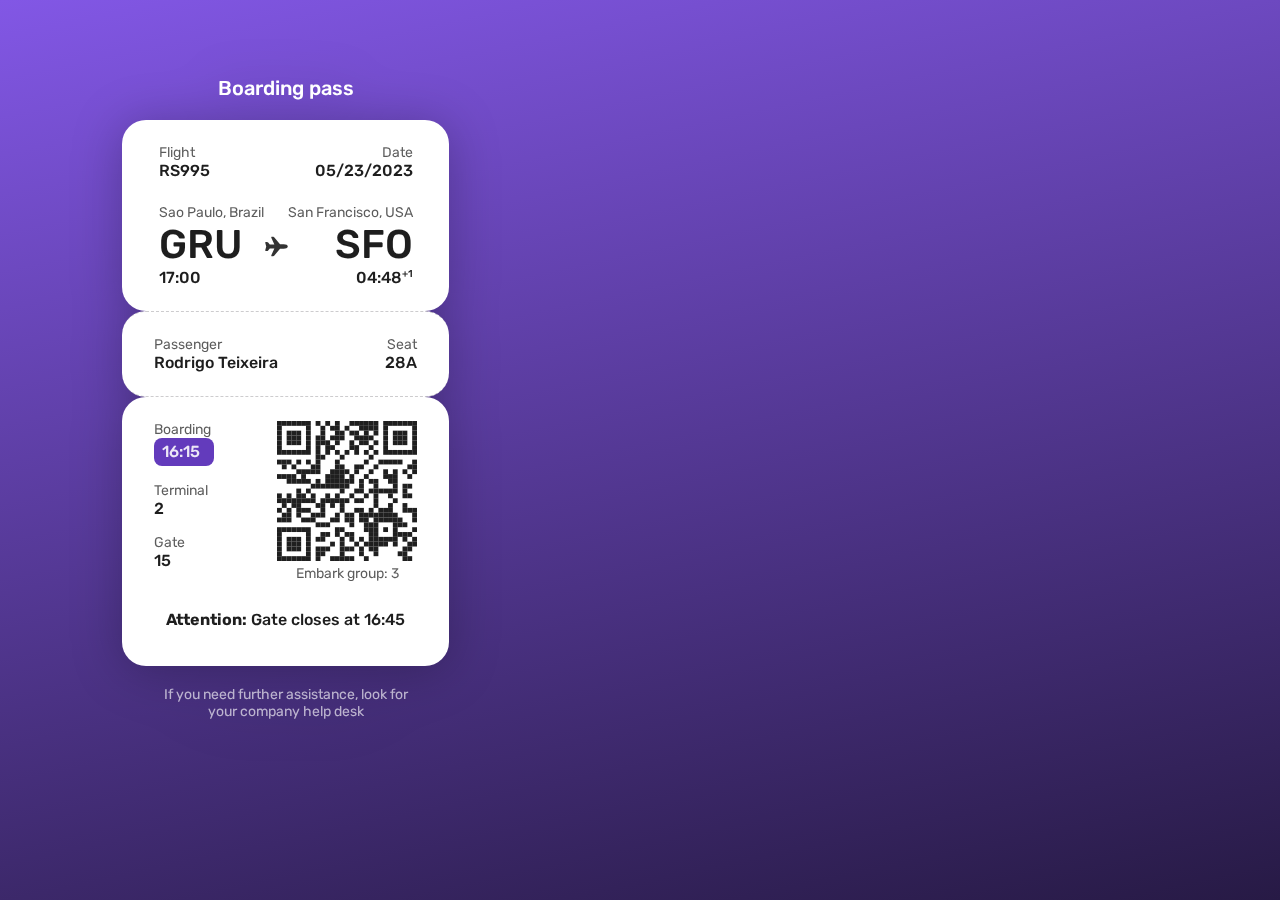
==== #6/index.html @ de4c0676 "Model 1" ====
<!DOCTYPE html>
<html lang="en">

<head>
    <meta charset="UTF-8">
    <meta http-equiv="X-UA-Compatible" content="IE=edge">
    <meta name="viewport" content="width=device-width, initial-scale=1.0">
    <link rel="stylesheet" href="style.css">
    <link rel="preconnect" href="https://fonts.googleapis.com">
    <link rel="preconnect" href="https://fonts.gstatic.com" crossorigin>
    <link href="https://fonts.googleapis.com/css2?family=Rubik:wght@400;500&display=swap" rel="stylesheet">
    <title>Cartão de embarque</title>
</head>

<body>
    <div class="card">
        <h1 class="title">Boarding pass</h1>
        <div class="card-common upper">
            <div class="upper-content">
                <div class="flight-number-date">
                    <div class="main-info-upper">
                        <p class="font-normal">Flight</p>
                        <p class="font-normal">Date</p>
                    </div>
                    <div class="main-info-upper">
                        <p class="font-medium">RS995</p>
                        <p class="font-medium">05/23/2023</p>
                    </div>
                </div>

                <div class="flight-from-to-grid">
                    <div class="flight-info-from">
                        <p class="font-normal">Sao Paulo, Brazil</p>
                        <p class="font-medium airport-code">GRU</p>
                        <p class="font-medium">17:00</p>
                    </div>
                    <div class="plane-icon">
                        <svg width="25" height="25" viewBox="0 0 25 25" fill="none" xmlns="http://www.w3.org/2000/svg">
                            <path
                                d="M9.24782 22.25H8.00001C7.87463 22.25 7.75126 22.2185 7.64118 22.1585C7.53111 22.0984 7.43783 22.0118 7.3699 21.9064C7.30196 21.801 7.26153 21.6803 7.25229 21.5552C7.24306 21.4302 7.26532 21.3048 7.31704 21.1906L10.3386 14.5227L5.80157 14.4219L4.14688 16.4267C3.83141 16.8233 3.57969 17 2.93751 17H2.09751C1.96451 17.0043 1.83244 16.9764 1.71249 16.9188C1.59254 16.8612 1.48825 16.7755 1.40844 16.6691C1.29688 16.5186 1.18719 16.2636 1.29407 15.8998L2.22313 12.5717C2.23016 12.5469 2.2386 12.522 2.24798 12.4977C2.24844 12.4953 2.24844 12.4929 2.24798 12.4906C2.23829 12.4663 2.23 12.4414 2.22313 12.4161L1.29313 9.06687C1.19235 8.71016 1.30251 8.46078 1.41313 8.31406C1.48742 8.21549 1.58379 8.13573 1.69451 8.08118C1.80524 8.02664 1.92721 7.99883 2.05063 8H2.93751C3.41704 8 3.88251 8.21516 4.15626 8.5625L5.77673 10.5336L10.3386 10.4661L7.31798 3.80984C7.26618 3.69568 7.24384 3.57036 7.25298 3.44533C7.26211 3.3203 7.30245 3.19956 7.37029 3.09414C7.43813 2.98872 7.53131 2.90198 7.64132 2.84186C7.75132 2.78175 7.87464 2.75016 8.00001 2.75H9.26141C9.43739 2.75354 9.61032 2.79667 9.76734 2.8762C9.92437 2.95572 10.0615 3.0696 10.1684 3.20937L16.0302 10.3344L18.7381 10.2631C18.9364 10.2523 19.4858 10.2486 19.6128 10.2486C22.2031 10.25 23.75 11.0909 23.75 12.5C23.75 12.9434 23.5728 13.7656 22.3874 14.2887C21.6875 14.5981 20.7538 14.7547 19.6119 14.7547C19.4863 14.7547 18.9383 14.7509 18.7372 14.7402L16.0297 14.668L10.1534 21.793C10.0464 21.9321 9.9094 22.0454 9.75265 22.1246C9.59589 22.2037 9.42337 22.2465 9.24782 22.25Z"
                                fill="black" fill-opacity="0.8" />
                        </svg>
                    </div>
                    <div class="flight-info-to">
                        <p class="font-normal">San Francisco, USA</p>
                        <p class="font-medium airport-code">SFO</p>
                        <p class="font-medium">04:48<span class="upper-index">+1</span></p>
                    </div>
                </div>
            </div>
        </div>
        <div class="card-common middle">
            <div class="middle-content">
                <div class="main-info">
                    <p class="font-normal">Passenger</p>
                    <p class="font-medium">Rodrigo Teixeira</p>
                </div>
                <div class="misc">
                    <p class="font-normal">Seat</p>
                    <p class="font-medium">28A</p>
                </div>
            </div>
        </div>
        <div class="card-common lower">
            <div class="lower-content">
                <div class="departure-main">
                    <div class="departure-info">
                        <div class="lower-container-left">
                            <p class="font-normal">Boarding</p>
                            <div class="rounded-time">
                                <p class="font-medium hour-content">16:15</p> 
                            </div>
                        </div>
                        <div class="lower-container-left">
                            <p class="font-normal">Terminal</p> 
                            <p class="font-medium">2</p>
                        </div>
                        
                        <div class="lower-container-left">
                            <p class="font-normal">Gate</p> 
                            <p class="font-medium">15</p>
                        </div>
                    </div>
                    <div class="qr-code">
                        <svg width="140" height="140" viewBox="0 0 140 140" fill="none"
                            xmlns="http://www.w3.org/2000/svg">
                            <path d="M4.82753 9.15527e-05H-6.10352e-05V4.82768H4.82753V9.15527e-05Z" fill="black"
                                fill-opacity="0.88" />
                            <path d="M9.65511 9.15527e-05H4.82753V4.82768H9.65511V9.15527e-05Z" fill="black"
                                fill-opacity="0.88" />
                            <path d="M14.4827 9.15527e-05H9.65511V4.82768H14.4827V9.15527e-05Z" fill="black"
                                fill-opacity="0.88" />
                            <path d="M19.3103 9.15527e-05H14.4827V4.82768H19.3103V9.15527e-05Z" fill="black"
                                fill-opacity="0.88" />
                            <path d="M24.1379 9.15527e-05H19.3103V4.82768H24.1379V9.15527e-05Z" fill="black"
                                fill-opacity="0.88" />
                            <path d="M28.9655 9.15527e-05H24.1379V4.82768H28.9655V9.15527e-05Z" fill="black"
                                fill-opacity="0.88" />
                            <path d="M33.793 9.15527e-05H28.9655V4.82768H33.793V9.15527e-05Z" fill="black"
                                fill-opacity="0.88" />
                            <path d="M43.4482 9.15527e-05H38.6206V4.82768H43.4482V9.15527e-05Z" fill="black"
                                fill-opacity="0.88" />
                            <path d="M53.1034 9.15527e-05H48.2758V4.82768H53.1034V9.15527e-05Z" fill="black"
                                fill-opacity="0.88" />
                            <path d="M62.7586 9.15527e-05H57.931V4.82768H62.7586V9.15527e-05Z" fill="black"
                                fill-opacity="0.88" />
                            <path d="M77.2413 9.15527e-05H72.4137V4.82768H77.2413V9.15527e-05Z" fill="black"
                                fill-opacity="0.88" />
                            <path d="M82.0689 9.15527e-05H77.2413V4.82768H82.0689V9.15527e-05Z" fill="black"
                                fill-opacity="0.88" />
                            <path d="M86.8965 9.15527e-05H82.0689V4.82768H86.8965V9.15527e-05Z" fill="black"
                                fill-opacity="0.88" />
                            <path d="M91.7241 9.15527e-05H86.8965V4.82768H91.7241V9.15527e-05Z" fill="black"
                                fill-opacity="0.88" />
                            <path d="M96.5517 9.15527e-05H91.7241V4.82768H96.5517V9.15527e-05Z" fill="black"
                                fill-opacity="0.88" />
                            <path d="M101.379 9.15527e-05H96.5517V4.82768H101.379V9.15527e-05Z" fill="black"
                                fill-opacity="0.88" />
                            <path d="M111.034 9.15527e-05H106.207V4.82768H111.034V9.15527e-05Z" fill="black"
                                fill-opacity="0.88" />
                            <path d="M115.862 9.15527e-05H111.034V4.82768H115.862V9.15527e-05Z" fill="black"
                                fill-opacity="0.88" />
                            <path d="M120.69 9.15527e-05H115.862V4.82768H120.69V9.15527e-05Z" fill="black"
                                fill-opacity="0.88" />
                            <path d="M125.517 9.15527e-05H120.69V4.82768H125.517V9.15527e-05Z" fill="black"
                                fill-opacity="0.88" />
                            <path d="M130.345 9.15527e-05H125.517V4.82768H130.345V9.15527e-05Z" fill="black"
                                fill-opacity="0.88" />
                            <path d="M135.172 9.15527e-05H130.345V4.82768H135.172V9.15527e-05Z" fill="black"
                                fill-opacity="0.88" />
                            <path d="M140 9.15527e-05H135.172V4.82768H140V9.15527e-05Z" fill="black"
                                fill-opacity="0.88" />
                            <path d="M4.82753 4.82768H-6.10352e-05V9.65526H4.82753V4.82768Z" fill="black"
                                fill-opacity="0.88" />
                            <path d="M33.793 4.82768H28.9655V9.65526H33.793V4.82768Z" fill="black"
                                fill-opacity="0.88" />
                            <path d="M48.2758 4.82768H43.4482V9.65526H48.2758V4.82768Z" fill="black"
                                fill-opacity="0.88" />
                            <path d="M57.931 4.82768H53.1034V9.65526H57.931V4.82768Z" fill="black"
                                fill-opacity="0.88" />
                            <path d="M62.7586 4.82768H57.931V9.65526H62.7586V4.82768Z" fill="black"
                                fill-opacity="0.88" />
                            <path d="M72.4137 4.82768H67.5861V9.65526H72.4137V4.82768Z" fill="black"
                                fill-opacity="0.88" />
                            <path d="M86.8965 4.82768H82.0689V9.65526H86.8965V4.82768Z" fill="black"
                                fill-opacity="0.88" />
                            <path d="M91.7241 4.82768H86.8965V9.65526H91.7241V4.82768Z" fill="black"
                                fill-opacity="0.88" />
                            <path d="M96.5517 4.82768H91.7241V9.65526H96.5517V4.82768Z" fill="black"
                                fill-opacity="0.88" />
                            <path d="M101.379 4.82768H96.5517V9.65526H101.379V4.82768Z" fill="black"
                                fill-opacity="0.88" />
                            <path d="M111.034 4.82768H106.207V9.65526H111.034V4.82768Z" fill="black"
                                fill-opacity="0.88" />
                            <path d="M140 4.82768H135.172V9.65526H140V4.82768Z" fill="black" fill-opacity="0.88" />
                            <path d="M4.82753 9.65526H-6.10352e-05V14.4829H4.82753V9.65526Z" fill="black"
                                fill-opacity="0.88" />
                            <path d="M14.4827 9.65526H9.65511V14.4829H14.4827V9.65526Z" fill="black"
                                fill-opacity="0.88" />
                            <path d="M19.3103 9.65526H14.4827V14.4829H19.3103V9.65526Z" fill="black"
                                fill-opacity="0.88" />
                            <path d="M24.1379 9.65526H19.3103V14.4829H24.1379V9.65526Z" fill="black"
                                fill-opacity="0.88" />
                            <path d="M33.793 9.65526H28.9655V14.4829H33.793V9.65526Z" fill="black"
                                fill-opacity="0.88" />
                            <path d="M48.2758 9.65526H43.4482V14.4829H48.2758V9.65526Z" fill="black"
                                fill-opacity="0.88" />
                            <path d="M62.7586 9.65526H57.931V14.4829H62.7586V9.65526Z" fill="black"
                                fill-opacity="0.88" />
                            <path d="M67.5861 9.65526H62.7586V14.4829H67.5861V9.65526Z" fill="black"
                                fill-opacity="0.88" />
                            <path d="M77.2413 9.65526H72.4137V14.4829H77.2413V9.65526Z" fill="black"
                                fill-opacity="0.88" />
                            <path d="M82.0689 9.65526H77.2413V14.4829H82.0689V9.65526Z" fill="black"
                                fill-opacity="0.88" />
                            <path d="M91.7241 9.65526H86.8965V14.4829H91.7241V9.65526Z" fill="black"
                                fill-opacity="0.88" />
                            <path d="M101.379 9.65526H96.5517V14.4829H101.379V9.65526Z" fill="black"
                                fill-opacity="0.88" />
                            <path d="M111.034 9.65526H106.207V14.4829H111.034V9.65526Z" fill="black"
                                fill-opacity="0.88" />
                            <path d="M120.69 9.65526H115.862V14.4829H120.69V9.65526Z" fill="black"
                                fill-opacity="0.88" />
                            <path d="M125.517 9.65526H120.69V14.4829H125.517V9.65526Z" fill="black"
                                fill-opacity="0.88" />
                            <path d="M130.345 9.65526H125.517V14.4829H130.345V9.65526Z" fill="black"
                                fill-opacity="0.88" />
                            <path d="M140 9.65526H135.172V14.4829H140V9.65526Z" fill="black" fill-opacity="0.88" />
                            <path d="M4.82753 14.4829H-6.10352e-05V19.3104H4.82753V14.4829Z" fill="black"
                                fill-opacity="0.88" />
                            <path d="M14.4827 14.4829H9.65511V19.3104H14.4827V14.4829Z" fill="black"
                                fill-opacity="0.88" />
                            <path d="M19.3103 14.4829H14.4827V19.3104H19.3103V14.4829Z" fill="black"
                                fill-opacity="0.88" />
                            <path d="M24.1379 14.4829H19.3103V19.3104H24.1379V14.4829Z" fill="black"
                                fill-opacity="0.88" />
                            <path d="M33.793 14.4829H28.9655V19.3104H33.793V14.4829Z" fill="black"
                                fill-opacity="0.88" />
                            <path d="M43.4482 14.4829H38.6206V19.3104H43.4482V14.4829Z" fill="black"
                                fill-opacity="0.88" />
                            <path d="M48.2758 14.4829H43.4482V19.3104H48.2758V14.4829Z" fill="black"
                                fill-opacity="0.88" />
                            <path d="M57.931 14.4829H53.1034V19.3104H57.931V14.4829Z" fill="black"
                                fill-opacity="0.88" />
                            <path d="M62.7586 14.4829H57.931V19.3104H62.7586V14.4829Z" fill="black"
                                fill-opacity="0.88" />
                            <path d="M67.5861 14.4829H62.7586V19.3104H67.5861V14.4829Z" fill="black"
                                fill-opacity="0.88" />
                            <path d="M82.0689 14.4829H77.2413V19.3104H82.0689V14.4829Z" fill="black"
                                fill-opacity="0.88" />
                            <path d="M86.8965 14.4829H82.0689V19.3104H86.8965V14.4829Z" fill="black"
                                fill-opacity="0.88" />
                            <path d="M91.7241 14.4829H86.8965V19.3104H91.7241V14.4829Z" fill="black"
                                fill-opacity="0.88" />
                            <path d="M96.5517 14.4829H91.7241V19.3104H96.5517V14.4829Z" fill="black"
                                fill-opacity="0.88" />
                            <path d="M111.034 14.4829H106.207V19.3104H111.034V14.4829Z" fill="black"
                                fill-opacity="0.88" />
                            <path d="M120.69 14.4829H115.862V19.3104H120.69V14.4829Z" fill="black"
                                fill-opacity="0.88" />
                            <path d="M125.517 14.4829H120.69V19.3104H125.517V14.4829Z" fill="black"
                                fill-opacity="0.88" />
                            <path d="M130.345 14.4829H125.517V19.3104H130.345V14.4829Z" fill="black"
                                fill-opacity="0.88" />
                            <path d="M140 14.4829H135.172V19.3104H140V14.4829Z" fill="black" fill-opacity="0.88" />
                            <path d="M4.82753 19.3104H-6.10352e-05V24.138H4.82753V19.3104Z" fill="black"
                                fill-opacity="0.88" />
                            <path d="M14.4827 19.3104H9.65511V24.138H14.4827V19.3104Z" fill="black"
                                fill-opacity="0.88" />
                            <path d="M19.3103 19.3104H14.4827V24.138H19.3103V19.3104Z" fill="black"
                                fill-opacity="0.88" />
                            <path d="M24.1379 19.3104H19.3103V24.138H24.1379V19.3104Z" fill="black"
                                fill-opacity="0.88" />
                            <path d="M33.793 19.3104H28.9655V24.138H33.793V19.3104Z" fill="black" fill-opacity="0.88" />
                            <path d="M43.4482 19.3104H38.6206V24.138H43.4482V19.3104Z" fill="black"
                                fill-opacity="0.88" />
                            <path d="M48.2758 19.3104H43.4482V24.138H48.2758V19.3104Z" fill="black"
                                fill-opacity="0.88" />
                            <path d="M53.1034 19.3104H48.2758V24.138H53.1034V19.3104Z" fill="black"
                                fill-opacity="0.88" />
                            <path d="M62.7586 19.3104H57.931V24.138H62.7586V19.3104Z" fill="black"
                                fill-opacity="0.88" />
                            <path d="M77.2413 19.3104H72.4137V24.138H77.2413V19.3104Z" fill="black"
                                fill-opacity="0.88" />
                            <path d="M86.8965 19.3104H82.0689V24.138H86.8965V19.3104Z" fill="black"
                                fill-opacity="0.88" />
                            <path d="M91.7241 19.3104H86.8965V24.138H91.7241V19.3104Z" fill="black"
                                fill-opacity="0.88" />
                            <path d="M101.379 19.3104H96.5517V24.138H101.379V19.3104Z" fill="black"
                                fill-opacity="0.88" />
                            <path d="M111.034 19.3104H106.207V24.138H111.034V19.3104Z" fill="black"
                                fill-opacity="0.88" />
                            <path d="M120.69 19.3104H115.862V24.138H120.69V19.3104Z" fill="black" fill-opacity="0.88" />
                            <path d="M125.517 19.3104H120.69V24.138H125.517V19.3104Z" fill="black"
                                fill-opacity="0.88" />
                            <path d="M130.345 19.3104H125.517V24.138H130.345V19.3104Z" fill="black"
                                fill-opacity="0.88" />
                            <path d="M140 19.3104H135.172V24.138H140V19.3104Z" fill="black" fill-opacity="0.88" />
                            <path d="M4.82753 24.138H-6.10352e-05V28.9656H4.82753V24.138Z" fill="black"
                                fill-opacity="0.88" />
                            <path d="M33.793 24.138H28.9655V28.9656H33.793V24.138Z" fill="black" fill-opacity="0.88" />
                            <path d="M43.4482 24.138H38.6206V28.9656H43.4482V24.138Z" fill="black"
                                fill-opacity="0.88" />
                            <path d="M53.1034 24.138H48.2758V28.9656H53.1034V24.138Z" fill="black"
                                fill-opacity="0.88" />
                            <path d="M57.931 24.138H53.1034V28.9656H57.931V24.138Z" fill="black" fill-opacity="0.88" />
                            <path d="M77.2413 24.138H72.4137V28.9656H77.2413V24.138Z" fill="black"
                                fill-opacity="0.88" />
                            <path d="M82.0689 24.138H77.2413V28.9656H82.0689V24.138Z" fill="black"
                                fill-opacity="0.88" />
                            <path d="M96.5517 24.138H91.7241V28.9656H96.5517V24.138Z" fill="black"
                                fill-opacity="0.88" />
                            <path d="M111.034 24.138H106.207V28.9656H111.034V24.138Z" fill="black"
                                fill-opacity="0.88" />
                            <path d="M140 24.138H135.172V28.9656H140V24.138Z" fill="black" fill-opacity="0.88" />
                            <path d="M4.82753 28.9656H-6.10352e-05V33.7932H4.82753V28.9656Z" fill="black"
                                fill-opacity="0.88" />
                            <path d="M9.65511 28.9656H4.82753V33.7932H9.65511V28.9656Z" fill="black"
                                fill-opacity="0.88" />
                            <path d="M14.4827 28.9656H9.65511V33.7932H14.4827V28.9656Z" fill="black"
                                fill-opacity="0.88" />
                            <path d="M19.3103 28.9656H14.4827V33.7932H19.3103V28.9656Z" fill="black"
                                fill-opacity="0.88" />
                            <path d="M24.1379 28.9656H19.3103V33.7932H24.1379V28.9656Z" fill="black"
                                fill-opacity="0.88" />
                            <path d="M28.9655 28.9656H24.1379V33.7932H28.9655V28.9656Z" fill="black"
                                fill-opacity="0.88" />
                            <path d="M33.793 28.9656H28.9655V33.7932H33.793V28.9656Z" fill="black"
                                fill-opacity="0.88" />
                            <path d="M43.4482 28.9656H38.6206V33.7932H43.4482V28.9656Z" fill="black"
                                fill-opacity="0.88" />
                            <path d="M53.1034 28.9656H48.2758V33.7932H53.1034V28.9656Z" fill="black"
                                fill-opacity="0.88" />
                            <path d="M62.7586 28.9656H57.931V33.7932H62.7586V28.9656Z" fill="black"
                                fill-opacity="0.88" />
                            <path d="M72.4137 28.9656H67.5861V33.7932H72.4137V28.9656Z" fill="black"
                                fill-opacity="0.88" />
                            <path d="M82.0689 28.9656H77.2413V33.7932H82.0689V28.9656Z" fill="black"
                                fill-opacity="0.88" />
                            <path d="M91.7241 28.9656H86.8965V33.7932H91.7241V28.9656Z" fill="black"
                                fill-opacity="0.88" />
                            <path d="M101.379 28.9656H96.5517V33.7932H101.379V28.9656Z" fill="black"
                                fill-opacity="0.88" />
                            <path d="M111.034 28.9656H106.207V33.7932H111.034V28.9656Z" fill="black"
                                fill-opacity="0.88" />
                            <path d="M115.862 28.9656H111.034V33.7932H115.862V28.9656Z" fill="black"
                                fill-opacity="0.88" />
                            <path d="M120.69 28.9656H115.862V33.7932H120.69V28.9656Z" fill="black"
                                fill-opacity="0.88" />
                            <path d="M125.517 28.9656H120.69V33.7932H125.517V28.9656Z" fill="black"
                                fill-opacity="0.88" />
                            <path d="M130.345 28.9656H125.517V33.7932H130.345V28.9656Z" fill="black"
                                fill-opacity="0.88" />
                            <path d="M135.172 28.9656H130.345V33.7932H135.172V28.9656Z" fill="black"
                                fill-opacity="0.88" />
                            <path d="M140 28.9656H135.172V33.7932H140V28.9656Z" fill="black" fill-opacity="0.88" />
                            <path d="M43.4482 33.7932H38.6206V38.6208H43.4482V33.7932Z" fill="black"
                                fill-opacity="0.88" />
                            <path d="M48.2758 33.7932H43.4482V38.6208H48.2758V33.7932Z" fill="black"
                                fill-opacity="0.88" />
                            <path d="M67.5861 33.7932H62.7586V38.6208H67.5861V33.7932Z" fill="black"
                                fill-opacity="0.88" />
                            <path d="M96.5517 33.7932H91.7241V38.6208H96.5517V33.7932Z" fill="black"
                                fill-opacity="0.88" />
                            <path d="M4.82753 38.6208H-6.10352e-05V43.4484H4.82753V38.6208Z" fill="black"
                                fill-opacity="0.88" />
                            <path d="M9.65511 38.6208H4.82753V43.4484H9.65511V38.6208Z" fill="black"
                                fill-opacity="0.88" />
                            <path d="M14.4827 38.6208H9.65511V43.4484H14.4827V38.6208Z" fill="black"
                                fill-opacity="0.88" />
                            <path d="M24.1379 38.6208H19.3103V43.4484H24.1379V38.6208Z" fill="black"
                                fill-opacity="0.88" />
                            <path d="M33.793 38.6208H28.9655V43.4484H33.793V38.6208Z" fill="black"
                                fill-opacity="0.88" />
                            <path d="M43.4482 38.6208H38.6206V43.4484H43.4482V38.6208Z" fill="black"
                                fill-opacity="0.88" />
                            <path d="M62.7586 38.6208H57.931V43.4484H62.7586V38.6208Z" fill="black"
                                fill-opacity="0.88" />
                            <path d="M91.7241 38.6208H86.8965V43.4484H91.7241V38.6208Z" fill="black"
                                fill-opacity="0.88" />
                            <path d="M106.207 38.6208H101.379V43.4484H106.207V38.6208Z" fill="black"
                                fill-opacity="0.88" />
                            <path d="M111.034 38.6208H106.207V43.4484H111.034V38.6208Z" fill="black"
                                fill-opacity="0.88" />
                            <path d="M115.862 38.6208H111.034V43.4484H115.862V38.6208Z" fill="black"
                                fill-opacity="0.88" />
                            <path d="M120.69 38.6208H115.862V43.4484H120.69V38.6208Z" fill="black"
                                fill-opacity="0.88" />
                            <path d="M125.517 38.6208H120.69V43.4484H125.517V38.6208Z" fill="black"
                                fill-opacity="0.88" />
                            <path d="M140 38.6208H135.172V43.4484H140V38.6208Z" fill="black" fill-opacity="0.88" />
                            <path d="M9.65511 43.4484H4.82753V48.276H9.65511V43.4484Z" fill="black"
                                fill-opacity="0.88" />
                            <path d="M19.3103 43.4484H14.4827V48.276H19.3103V43.4484Z" fill="black"
                                fill-opacity="0.88" />
                            <path d="M38.6206 43.4484H33.793V48.276H38.6206V43.4484Z" fill="black"
                                fill-opacity="0.88" />
                            <path d="M43.4482 43.4484H38.6206V48.276H43.4482V43.4484Z" fill="black"
                                fill-opacity="0.88" />
                            <path d="M62.7586 43.4484H57.931V48.276H62.7586V43.4484Z" fill="black"
                                fill-opacity="0.88" />
                            <path d="M67.5861 43.4484H62.7586V48.276H67.5861V43.4484Z" fill="black"
                                fill-opacity="0.88" />
                            <path d="M82.0689 43.4484H77.2413V48.276H82.0689V43.4484Z" fill="black"
                                fill-opacity="0.88" />
                            <path d="M86.8965 43.4484H82.0689V48.276H86.8965V43.4484Z" fill="black"
                                fill-opacity="0.88" />
                            <path d="M101.379 43.4484H96.5517V48.276H101.379V43.4484Z" fill="black"
                                fill-opacity="0.88" />
                            <path d="M135.172 43.4484H130.345V48.276H135.172V43.4484Z" fill="black"
                                fill-opacity="0.88" />
                            <path d="M140 43.4484H135.172V48.276H140V43.4484Z" fill="black" fill-opacity="0.88" />
                            <path d="M24.1379 48.276H19.3103V53.1035H24.1379V48.276Z" fill="black"
                                fill-opacity="0.88" />
                            <path d="M28.9655 48.276H24.1379V53.1035H28.9655V48.276Z" fill="black"
                                fill-opacity="0.88" />
                            <path d="M33.793 48.276H28.9655V53.1035H33.793V48.276Z" fill="black" fill-opacity="0.88" />
                            <path d="M38.6206 48.276H33.793V53.1035H38.6206V48.276Z" fill="black" fill-opacity="0.88" />
                            <path d="M43.4482 48.276H38.6206V53.1035H43.4482V48.276Z" fill="black"
                                fill-opacity="0.88" />
                            <path d="M57.931 48.276H53.1034V53.1035H57.931V48.276Z" fill="black" fill-opacity="0.88" />
                            <path d="M62.7586 48.276H57.931V53.1035H62.7586V48.276Z" fill="black" fill-opacity="0.88" />
                            <path d="M67.5861 48.276H62.7586V53.1035H67.5861V48.276Z" fill="black"
                                fill-opacity="0.88" />
                            <path d="M72.4137 48.276H67.5861V53.1035H72.4137V48.276Z" fill="black"
                                fill-opacity="0.88" />
                            <path d="M82.0689 48.276H77.2413V53.1035H82.0689V48.276Z" fill="black"
                                fill-opacity="0.88" />
                            <path d="M96.5517 48.276H91.7241V53.1035H96.5517V48.276Z" fill="black"
                                fill-opacity="0.88" />
                            <path d="M111.034 48.276H106.207V53.1035H111.034V48.276Z" fill="black"
                                fill-opacity="0.88" />
                            <path d="M120.69 48.276H115.862V53.1035H120.69V48.276Z" fill="black" fill-opacity="0.88" />
                            <path d="M130.345 48.276H125.517V53.1035H130.345V48.276Z" fill="black"
                                fill-opacity="0.88" />
                            <path d="M140 48.276H135.172V53.1035H140V48.276Z" fill="black" fill-opacity="0.88" />
                            <path d="M4.82753 53.1035H-6.10352e-05V57.9311H4.82753V53.1035Z" fill="black"
                                fill-opacity="0.88" />
                            <path d="M9.65511 53.1035H4.82753V57.9311H9.65511V53.1035Z" fill="black"
                                fill-opacity="0.88" />
                            <path d="M14.4827 53.1035H9.65511V57.9311H14.4827V53.1035Z" fill="black"
                                fill-opacity="0.88" />
                            <path d="M19.3103 53.1035H14.4827V57.9311H19.3103V53.1035Z" fill="black"
                                fill-opacity="0.88" />
                            <path d="M28.9655 53.1035H24.1379V57.9311H28.9655V53.1035Z" fill="black"
                                fill-opacity="0.88" />
                            <path d="M53.1034 53.1035H48.2758V57.9311H53.1034V53.1035Z" fill="black"
                                fill-opacity="0.88" />
                            <path d="M57.931 53.1035H53.1034V57.9311H57.931V53.1035Z" fill="black"
                                fill-opacity="0.88" />
                            <path d="M62.7586 53.1035H57.931V57.9311H62.7586V53.1035Z" fill="black"
                                fill-opacity="0.88" />
                            <path d="M67.5861 53.1035H62.7586V57.9311H67.5861V53.1035Z" fill="black"
                                fill-opacity="0.88" />
                            <path d="M77.2413 53.1035H72.4137V57.9311H77.2413V53.1035Z" fill="black"
                                fill-opacity="0.88" />
                            <path d="M91.7241 53.1035H86.8965V57.9311H91.7241V53.1035Z" fill="black"
                                fill-opacity="0.88" />
                            <path d="M111.034 53.1035H106.207V57.9311H111.034V53.1035Z" fill="black"
                                fill-opacity="0.88" />
                            <path d="M115.862 53.1035H111.034V57.9311H115.862V53.1035Z" fill="black"
                                fill-opacity="0.88" />
                            <path d="M120.69 53.1035H115.862V57.9311H120.69V53.1035Z" fill="black"
                                fill-opacity="0.88" />
                            <path d="M135.172 53.1035H130.345V57.9311H135.172V53.1035Z" fill="black"
                                fill-opacity="0.88" />
                            <path d="M14.4827 57.9311H9.65511V62.7587H14.4827V57.9311Z" fill="black"
                                fill-opacity="0.88" />
                            <path d="M19.3103 57.9311H14.4827V62.7587H19.3103V57.9311Z" fill="black"
                                fill-opacity="0.88" />
                            <path d="M24.1379 57.9311H19.3103V62.7587H24.1379V57.9311Z" fill="black"
                                fill-opacity="0.88" />
                            <path d="M28.9655 57.9311H24.1379V62.7587H28.9655V57.9311Z" fill="black"
                                fill-opacity="0.88" />
                            <path d="M33.793 57.9311H28.9655V62.7587H33.793V57.9311Z" fill="black"
                                fill-opacity="0.88" />
                            <path d="M43.4482 57.9311H38.6206V62.7587H43.4482V57.9311Z" fill="black"
                                fill-opacity="0.88" />
                            <path d="M53.1034 57.9311H48.2758V62.7587H53.1034V57.9311Z" fill="black"
                                fill-opacity="0.88" />
                            <path d="M57.931 57.9311H53.1034V62.7587H57.931V57.9311Z" fill="black"
                                fill-opacity="0.88" />
                            <path d="M62.7586 57.9311H57.931V62.7587H62.7586V57.9311Z" fill="black"
                                fill-opacity="0.88" />
                            <path d="M67.5861 57.9311H62.7586V62.7587H67.5861V57.9311Z" fill="black"
                                fill-opacity="0.88" />
                            <path d="M72.4137 57.9311H67.5861V62.7587H72.4137V57.9311Z" fill="black"
                                fill-opacity="0.88" />
                            <path d="M77.2413 57.9311H72.4137V62.7587H77.2413V57.9311Z" fill="black"
                                fill-opacity="0.88" />
                            <path d="M86.8965 57.9311H82.0689V62.7587H86.8965V57.9311Z" fill="black"
                                fill-opacity="0.88" />
                            <path d="M96.5517 57.9311H91.7241V62.7587H96.5517V57.9311Z" fill="black"
                                fill-opacity="0.88" />
                            <path d="M101.379 57.9311H96.5517V62.7587H101.379V57.9311Z" fill="black"
                                fill-opacity="0.88" />
                            <path d="M115.862 57.9311H111.034V62.7587H115.862V57.9311Z" fill="black"
                                fill-opacity="0.88" />
                            <path d="M120.69 57.9311H115.862V62.7587H120.69V57.9311Z" fill="black"
                                fill-opacity="0.88" />
                            <path d="M38.6206 62.7587H33.793V67.5863H38.6206V62.7587Z" fill="black"
                                fill-opacity="0.88" />
                            <path d="M43.4482 62.7587H38.6206V67.5863H43.4482V62.7587Z" fill="black"
                                fill-opacity="0.88" />
                            <path d="M48.2758 62.7587H43.4482V67.5863H48.2758V62.7587Z" fill="black"
                                fill-opacity="0.88" />
                            <path d="M53.1034 62.7587H48.2758V67.5863H53.1034V62.7587Z" fill="black"
                                fill-opacity="0.88" />
                            <path d="M57.931 62.7587H53.1034V67.5863H57.931V62.7587Z" fill="black"
                                fill-opacity="0.88" />
                            <path d="M62.7586 62.7587H57.931V67.5863H62.7586V62.7587Z" fill="black"
                                fill-opacity="0.88" />
                            <path d="M67.5861 62.7587H62.7586V67.5863H67.5861V62.7587Z" fill="black"
                                fill-opacity="0.88" />
                            <path d="M72.4137 62.7587H67.5861V67.5863H72.4137V62.7587Z" fill="black"
                                fill-opacity="0.88" />
                            <path d="M86.8965 62.7587H82.0689V67.5863H86.8965V62.7587Z" fill="black"
                                fill-opacity="0.88" />
                            <path d="M101.379 62.7587H96.5517V67.5863H101.379V62.7587Z" fill="black"
                                fill-opacity="0.88" />
                            <path d="M120.69 62.7587H115.862V67.5863H120.69V62.7587Z" fill="black"
                                fill-opacity="0.88" />
                            <path d="M130.345 62.7587H125.517V67.5863H130.345V62.7587Z" fill="black"
                                fill-opacity="0.88" />
                            <path d="M135.172 62.7587H130.345V67.5863H135.172V62.7587Z" fill="black"
                                fill-opacity="0.88" />
                            <path d="M24.1379 67.5863H19.3103V72.4139H24.1379V67.5863Z" fill="black"
                                fill-opacity="0.88" />
                            <path d="M33.793 67.5863H28.9655V72.4139H33.793V67.5863Z" fill="black"
                                fill-opacity="0.88" />
                            <path d="M67.5861 67.5863H62.7586V72.4139H67.5861V67.5863Z" fill="black"
                                fill-opacity="0.88" />
                            <path d="M82.0689 67.5863H77.2413V72.4139H82.0689V67.5863Z" fill="black"
                                fill-opacity="0.88" />
                            <path d="M86.8965 67.5863H82.0689V72.4139H86.8965V67.5863Z" fill="black"
                                fill-opacity="0.88" />
                            <path d="M96.5517 67.5863H91.7241V72.4139H96.5517V67.5863Z" fill="black"
                                fill-opacity="0.88" />
                            <path d="M101.379 67.5863H96.5517V72.4139H101.379V67.5863Z" fill="black"
                                fill-opacity="0.88" />
                            <path d="M106.207 67.5863H101.379V72.4139H106.207V67.5863Z" fill="black"
                                fill-opacity="0.88" />
                            <path d="M111.034 67.5863H106.207V72.4139H111.034V67.5863Z" fill="black"
                                fill-opacity="0.88" />
                            <path d="M115.862 67.5863H111.034V72.4139H115.862V67.5863Z" fill="black"
                                fill-opacity="0.88" />
                            <path d="M120.69 67.5863H115.862V72.4139H120.69V67.5863Z" fill="black"
                                fill-opacity="0.88" />
                            <path d="M130.345 67.5863H125.517V72.4139H130.345V67.5863Z" fill="black"
                                fill-opacity="0.88" />
                            <path d="M4.82753 72.4139H-6.10352e-05V77.2415H4.82753V72.4139Z" fill="black"
                                fill-opacity="0.88" />
                            <path d="M14.4827 72.4139H9.65511V77.2415H14.4827V72.4139Z" fill="black"
                                fill-opacity="0.88" />
                            <path d="M24.1379 72.4139H19.3103V77.2415H24.1379V72.4139Z" fill="black"
                                fill-opacity="0.88" />
                            <path d="M28.9655 72.4139H24.1379V77.2415H28.9655V72.4139Z" fill="black"
                                fill-opacity="0.88" />
                            <path d="M38.6206 72.4139H33.793V77.2415H38.6206V72.4139Z" fill="black"
                                fill-opacity="0.88" />
                            <path d="M53.1034 72.4139H48.2758V77.2415H53.1034V72.4139Z" fill="black"
                                fill-opacity="0.88" />
                            <path d="M62.7586 72.4139H57.931V77.2415H62.7586V72.4139Z" fill="black"
                                fill-opacity="0.88" />
                            <path d="M77.2413 72.4139H72.4137V77.2415H77.2413V72.4139Z" fill="black"
                                fill-opacity="0.88" />
                            <path d="M91.7241 72.4139H86.8965V77.2415H91.7241V72.4139Z" fill="black"
                                fill-opacity="0.88" />
                            <path d="M101.379 72.4139H96.5517V77.2415H101.379V72.4139Z" fill="black"
                                fill-opacity="0.88" />
                            <path d="M115.862 72.4139H111.034V77.2415H115.862V72.4139Z" fill="black"
                                fill-opacity="0.88" />
                            <path d="M130.345 72.4139H125.517V77.2415H130.345V72.4139Z" fill="black"
                                fill-opacity="0.88" />
                            <path d="M135.172 72.4139H130.345V77.2415H135.172V72.4139Z" fill="black"
                                fill-opacity="0.88" />
                            <path d="M4.82753 77.2415H-6.10352e-05V82.0691H4.82753V77.2415Z" fill="black"
                                fill-opacity="0.88" />
                            <path d="M9.65511 77.2415H4.82753V82.0691H9.65511V77.2415Z" fill="black"
                                fill-opacity="0.88" />
                            <path d="M14.4827 77.2415H9.65511V82.0691H14.4827V77.2415Z" fill="black"
                                fill-opacity="0.88" />
                            <path d="M19.3103 77.2415H14.4827V82.0691H19.3103V77.2415Z" fill="black"
                                fill-opacity="0.88" />
                            <path d="M24.1379 77.2415H19.3103V82.0691H24.1379V77.2415Z" fill="black"
                                fill-opacity="0.88" />
                            <path d="M28.9655 77.2415H24.1379V82.0691H28.9655V77.2415Z" fill="black"
                                fill-opacity="0.88" />
                            <path d="M33.793 77.2415H28.9655V82.0691H33.793V77.2415Z" fill="black"
                                fill-opacity="0.88" />
                            <path d="M38.6206 77.2415H33.793V82.0691H38.6206V77.2415Z" fill="black"
                                fill-opacity="0.88" />
                            <path d="M48.2758 77.2415H43.4482V82.0691H48.2758V77.2415Z" fill="black"
                                fill-opacity="0.88" />
                            <path d="M53.1034 77.2415H48.2758V82.0691H53.1034V77.2415Z" fill="black"
                                fill-opacity="0.88" />
                            <path d="M57.931 77.2415H53.1034V82.0691H57.931V77.2415Z" fill="black"
                                fill-opacity="0.88" />
                            <path d="M62.7586 77.2415H57.931V82.0691H62.7586V77.2415Z" fill="black"
                                fill-opacity="0.88" />
                            <path d="M67.5861 77.2415H62.7586V82.0691H67.5861V77.2415Z" fill="black"
                                fill-opacity="0.88" />
                            <path d="M72.4137 77.2415H67.5861V82.0691H72.4137V77.2415Z" fill="black"
                                fill-opacity="0.88" />
                            <path d="M82.0689 77.2415H77.2413V82.0691H82.0689V77.2415Z" fill="black"
                                fill-opacity="0.88" />
                            <path d="M86.8965 77.2415H82.0689V82.0691H86.8965V77.2415Z" fill="black"
                                fill-opacity="0.88" />
                            <path d="M101.379 77.2415H96.5517V82.0691H101.379V77.2415Z" fill="black"
                                fill-opacity="0.88" />
                            <path d="M120.69 77.2415H115.862V82.0691H120.69V77.2415Z" fill="black"
                                fill-opacity="0.88" />
                            <path d="M9.65511 82.0691H4.82753V86.8966H9.65511V82.0691Z" fill="black"
                                fill-opacity="0.88" />
                            <path d="M19.3103 82.0691H14.4827V86.8966H19.3103V82.0691Z" fill="black"
                                fill-opacity="0.88" />
                            <path d="M24.1379 82.0691H19.3103V86.8966H24.1379V82.0691Z" fill="black"
                                fill-opacity="0.88" />
                            <path d="M43.4482 82.0691H38.6206V86.8966H43.4482V82.0691Z" fill="black"
                                fill-opacity="0.88" />
                            <path d="M48.2758 82.0691H43.4482V86.8966H48.2758V82.0691Z" fill="black"
                                fill-opacity="0.88" />
                            <path d="M57.931 82.0691H53.1034V86.8966H57.931V82.0691Z" fill="black"
                                fill-opacity="0.88" />
                            <path d="M67.5861 82.0691H62.7586V86.8966H67.5861V82.0691Z" fill="black"
                                fill-opacity="0.88" />
                            <path d="M101.379 82.0691H96.5517V86.8966H101.379V82.0691Z" fill="black"
                                fill-opacity="0.88" />
                            <path d="M115.862 82.0691H111.034V86.8966H115.862V82.0691Z" fill="black"
                                fill-opacity="0.88" />
                            <path d="M130.345 82.0691H125.517V86.8966H130.345V82.0691Z" fill="black"
                                fill-opacity="0.88" />
                            <path d="M4.82753 86.8966H-6.10352e-05V91.7242H4.82753V86.8966Z" fill="black"
                                fill-opacity="0.88" />
                            <path d="M14.4827 86.8966H9.65511V91.7242H14.4827V86.8966Z" fill="black"
                                fill-opacity="0.88" />
                            <path d="M24.1379 86.8966H19.3103V91.7242H24.1379V86.8966Z" fill="black"
                                fill-opacity="0.88" />
                            <path d="M28.9655 86.8966H24.1379V91.7242H28.9655V86.8966Z" fill="black"
                                fill-opacity="0.88" />
                            <path d="M33.793 86.8966H28.9655V91.7242H33.793V86.8966Z" fill="black"
                                fill-opacity="0.88" />
                            <path d="M48.2758 86.8966H43.4482V91.7242H48.2758V86.8966Z" fill="black"
                                fill-opacity="0.88" />
                            <path d="M67.5861 86.8966H62.7586V91.7242H67.5861V86.8966Z" fill="black"
                                fill-opacity="0.88" />
                            <path d="M82.0689 86.8966H77.2413V91.7242H82.0689V86.8966Z" fill="black"
                                fill-opacity="0.88" />
                            <path d="M86.8965 86.8966H82.0689V91.7242H86.8965V86.8966Z" fill="black"
                                fill-opacity="0.88" />
                            <path d="M96.5517 86.8966H91.7241V91.7242H96.5517V86.8966Z" fill="black"
                                fill-opacity="0.88" />
                            <path d="M106.207 86.8966H101.379V91.7242H106.207V86.8966Z" fill="black"
                                fill-opacity="0.88" />
                            <path d="M111.034 86.8966H106.207V91.7242H111.034V86.8966Z" fill="black"
                                fill-opacity="0.88" />
                            <path d="M115.862 86.8966H111.034V91.7242H115.862V86.8966Z" fill="black"
                                fill-opacity="0.88" />
                            <path d="M130.345 86.8966H125.517V91.7242H130.345V86.8966Z" fill="black"
                                fill-opacity="0.88" />
                            <path d="M135.172 86.8966H130.345V91.7242H135.172V86.8966Z" fill="black"
                                fill-opacity="0.88" />
                            <path d="M140 86.8966H135.172V91.7242H140V86.8966Z" fill="black" fill-opacity="0.88" />
                            <path d="M9.65511 91.7242H4.82753V96.5518H9.65511V91.7242Z" fill="black"
                                fill-opacity="0.88" />
                            <path d="M14.4827 91.7242H9.65511V96.5518H14.4827V91.7242Z" fill="black"
                                fill-opacity="0.88" />
                            <path d="M24.1379 91.7242H19.3103V96.5518H24.1379V91.7242Z" fill="black"
                                fill-opacity="0.88" />
                            <path d="M38.6206 91.7242H33.793V96.5518H38.6206V91.7242Z" fill="black"
                                fill-opacity="0.88" />
                            <path d="M43.4482 91.7242H38.6206V96.5518H43.4482V91.7242Z" fill="black"
                                fill-opacity="0.88" />
                            <path d="M48.2758 91.7242H43.4482V96.5518H48.2758V91.7242Z" fill="black"
                                fill-opacity="0.88" />
                            <path d="M62.7586 91.7242H57.931V96.5518H62.7586V91.7242Z" fill="black"
                                fill-opacity="0.88" />
                            <path d="M72.4137 91.7242H67.5861V96.5518H72.4137V91.7242Z" fill="black"
                                fill-opacity="0.88" />
                            <path d="M77.2413 91.7242H72.4137V96.5518H77.2413V91.7242Z" fill="black"
                                fill-opacity="0.88" />
                            <path d="M86.8965 91.7242H82.0689V96.5518H86.8965V91.7242Z" fill="black"
                                fill-opacity="0.88" />
                            <path d="M91.7241 91.7242H86.8965V96.5518H91.7241V91.7242Z" fill="black"
                                fill-opacity="0.88" />
                            <path d="M96.5517 91.7242H91.7241V96.5518H96.5517V91.7242Z" fill="black"
                                fill-opacity="0.88" />
                            <path d="M101.379 91.7242H96.5517V96.5518H101.379V91.7242Z" fill="black"
                                fill-opacity="0.88" />
                            <path d="M106.207 91.7242H101.379V96.5518H106.207V91.7242Z" fill="black"
                                fill-opacity="0.88" />
                            <path d="M111.034 91.7242H106.207V96.5518H111.034V91.7242Z" fill="black"
                                fill-opacity="0.88" />
                            <path d="M115.862 91.7242H111.034V96.5518H115.862V91.7242Z" fill="black"
                                fill-opacity="0.88" />
                            <path d="M120.69 91.7242H115.862V96.5518H120.69V91.7242Z" fill="black"
                                fill-opacity="0.88" />
                            <path d="M140 91.7242H135.172V96.5518H140V91.7242Z" fill="black" fill-opacity="0.88" />
                            <path d="M4.82753 96.5518H-6.10352e-05V101.379H4.82753V96.5518Z" fill="black"
                                fill-opacity="0.88" />
                            <path d="M9.65511 96.5518H4.82753V101.379H9.65511V96.5518Z" fill="black"
                                fill-opacity="0.88" />
                            <path d="M14.4827 96.5518H9.65511V101.379H14.4827V96.5518Z" fill="black"
                                fill-opacity="0.88" />
                            <path d="M28.9655 96.5518H24.1379V101.379H28.9655V96.5518Z" fill="black"
                                fill-opacity="0.88" />
                            <path d="M33.793 96.5518H28.9655V101.379H33.793V96.5518Z" fill="black"
                                fill-opacity="0.88" />
                            <path d="M38.6206 96.5518H33.793V101.379H38.6206V96.5518Z" fill="black"
                                fill-opacity="0.88" />
                            <path d="M57.931 96.5518H53.1034V101.379H57.931V96.5518Z" fill="black"
                                fill-opacity="0.88" />
                            <path d="M62.7586 96.5518H57.931V101.379H62.7586V96.5518Z" fill="black"
                                fill-opacity="0.88" />
                            <path d="M72.4137 96.5518H67.5861V101.379H72.4137V96.5518Z" fill="black"
                                fill-opacity="0.88" />
                            <path d="M77.2413 96.5518H72.4137V101.379H77.2413V96.5518Z" fill="black"
                                fill-opacity="0.88" />
                            <path d="M86.8965 96.5518H82.0689V101.379H86.8965V96.5518Z" fill="black"
                                fill-opacity="0.88" />
                            <path d="M91.7241 96.5518H86.8965V101.379H91.7241V96.5518Z" fill="black"
                                fill-opacity="0.88" />
                            <path d="M101.379 96.5518H96.5517V101.379H101.379V96.5518Z" fill="black"
                                fill-opacity="0.88" />
                            <path d="M106.207 96.5518H101.379V101.379H106.207V96.5518Z" fill="black"
                                fill-opacity="0.88" />
                            <path d="M111.034 96.5518H106.207V101.379H111.034V96.5518Z" fill="black"
                                fill-opacity="0.88" />
                            <path d="M115.862 96.5518H111.034V101.379H115.862V96.5518Z" fill="black"
                                fill-opacity="0.88" />
                            <path d="M120.69 96.5518H115.862V101.379H120.69V96.5518Z" fill="black"
                                fill-opacity="0.88" />
                            <path d="M125.517 96.5518H120.69V101.379H125.517V96.5518Z" fill="black"
                                fill-opacity="0.88" />
                            <path d="M140 96.5518H135.172V101.379H140V96.5518Z" fill="black" fill-opacity="0.88" />
                            <path d="M43.4482 101.379H38.6206V106.207H43.4482V101.379Z" fill="black"
                                fill-opacity="0.88" />
                            <path d="M48.2758 101.379H43.4482V106.207H48.2758V101.379Z" fill="black"
                                fill-opacity="0.88" />
                            <path d="M53.1034 101.379H48.2758V106.207H53.1034V101.379Z" fill="black"
                                fill-opacity="0.88" />
                            <path d="M77.2413 101.379H72.4137V106.207H77.2413V101.379Z" fill="black"
                                fill-opacity="0.88" />
                            <path d="M91.7241 101.379H86.8965V106.207H91.7241V101.379Z" fill="black"
                                fill-opacity="0.88" />
                            <path d="M96.5517 101.379H91.7241V106.207H96.5517V101.379Z" fill="black"
                                fill-opacity="0.88" />
                            <path d="M101.379 101.379H96.5517V106.207H101.379V101.379Z" fill="black"
                                fill-opacity="0.88" />
                            <path d="M120.69 101.379H115.862V106.207H120.69V101.379Z" fill="black"
                                fill-opacity="0.88" />
                            <path d="M125.517 101.379H120.69V106.207H125.517V101.379Z" fill="black"
                                fill-opacity="0.88" />
                            <path d="M130.345 101.379H125.517V106.207H130.345V101.379Z" fill="black"
                                fill-opacity="0.88" />
                            <path d="M4.82753 106.207H-6.10352e-05V111.035H4.82753V106.207Z" fill="black"
                                fill-opacity="0.88" />
                            <path d="M9.65511 106.207H4.82753V111.035H9.65511V106.207Z" fill="black"
                                fill-opacity="0.88" />
                            <path d="M14.4827 106.207H9.65511V111.035H14.4827V106.207Z" fill="black"
                                fill-opacity="0.88" />
                            <path d="M19.3103 106.207H14.4827V111.035H19.3103V106.207Z" fill="black"
                                fill-opacity="0.88" />
                            <path d="M24.1379 106.207H19.3103V111.035H24.1379V106.207Z" fill="black"
                                fill-opacity="0.88" />
                            <path d="M28.9655 106.207H24.1379V111.035H28.9655V106.207Z" fill="black"
                                fill-opacity="0.88" />
                            <path d="M33.793 106.207H28.9655V111.035H33.793V106.207Z" fill="black"
                                fill-opacity="0.88" />
                            <path d="M62.7586 106.207H57.931V111.035H62.7586V106.207Z" fill="black"
                                fill-opacity="0.88" />
                            <path d="M67.5861 106.207H62.7586V111.035H67.5861V106.207Z" fill="black"
                                fill-opacity="0.88" />
                            <path d="M91.7241 106.207H86.8965V111.035H91.7241V106.207Z" fill="black"
                                fill-opacity="0.88" />
                            <path d="M96.5517 106.207H91.7241V111.035H96.5517V106.207Z" fill="black"
                                fill-opacity="0.88" />
                            <path d="M101.379 106.207H96.5517V111.035H101.379V106.207Z" fill="black"
                                fill-opacity="0.88" />
                            <path d="M111.034 106.207H106.207V111.035H111.034V106.207Z" fill="black"
                                fill-opacity="0.88" />
                            <path d="M120.69 106.207H115.862V111.035H120.69V106.207Z" fill="black"
                                fill-opacity="0.88" />
                            <path d="M140 106.207H135.172V111.035H140V106.207Z" fill="black" fill-opacity="0.88" />
                            <path d="M4.82753 111.035H-6.10352e-05V115.862H4.82753V111.035Z" fill="black"
                                fill-opacity="0.88" />
                            <path d="M33.793 111.035H28.9655V115.862H33.793V111.035Z" fill="black"
                                fill-opacity="0.88" />
                            <path d="M48.2758 111.035H43.4482V115.862H48.2758V111.035Z" fill="black"
                                fill-opacity="0.88" />
                            <path d="M53.1034 111.035H48.2758V115.862H53.1034V111.035Z" fill="black"
                                fill-opacity="0.88" />
                            <path d="M62.7586 111.035H57.931V115.862H62.7586V111.035Z" fill="black"
                                fill-opacity="0.88" />
                            <path d="M72.4137 111.035H67.5861V115.862H72.4137V111.035Z" fill="black"
                                fill-opacity="0.88" />
                            <path d="M77.2413 111.035H72.4137V115.862H77.2413V111.035Z" fill="black"
                                fill-opacity="0.88" />
                            <path d="M96.5517 111.035H91.7241V115.862H96.5517V111.035Z" fill="black"
                                fill-opacity="0.88" />
                            <path d="M101.379 111.035H96.5517V115.862H101.379V111.035Z" fill="black"
                                fill-opacity="0.88" />
                            <path d="M120.69 111.035H115.862V115.862H120.69V111.035Z" fill="black"
                                fill-opacity="0.88" />
                            <path d="M125.517 111.035H120.69V115.862H125.517V111.035Z" fill="black"
                                fill-opacity="0.88" />
                            <path d="M130.345 111.035H125.517V115.862H130.345V111.035Z" fill="black"
                                fill-opacity="0.88" />
                            <path d="M135.172 111.035H130.345V115.862H135.172V111.035Z" fill="black"
                                fill-opacity="0.88" />
                            <path d="M4.82753 115.862H-6.10352e-05V120.69H4.82753V115.862Z" fill="black"
                                fill-opacity="0.88" />
                            <path d="M14.4827 115.862H9.65511V120.69H14.4827V115.862Z" fill="black"
                                fill-opacity="0.88" />
                            <path d="M19.3103 115.862H14.4827V120.69H19.3103V115.862Z" fill="black"
                                fill-opacity="0.88" />
                            <path d="M24.1379 115.862H19.3103V120.69H24.1379V115.862Z" fill="black"
                                fill-opacity="0.88" />
                            <path d="M33.793 115.862H28.9655V120.69H33.793V115.862Z" fill="black" fill-opacity="0.88" />
                            <path d="M43.4482 115.862H38.6206V120.69H43.4482V115.862Z" fill="black"
                                fill-opacity="0.88" />
                            <path d="M48.2758 115.862H43.4482V120.69H48.2758V115.862Z" fill="black"
                                fill-opacity="0.88" />
                            <path d="M67.5861 115.862H62.7586V120.69H67.5861V115.862Z" fill="black"
                                fill-opacity="0.88" />
                            <path d="M77.2413 115.862H72.4137V120.69H77.2413V115.862Z" fill="black"
                                fill-opacity="0.88" />
                            <path d="M86.8965 115.862H82.0689V120.69H86.8965V115.862Z" fill="black"
                                fill-opacity="0.88" />
                            <path d="M96.5517 115.862H91.7241V120.69H96.5517V115.862Z" fill="black"
                                fill-opacity="0.88" />
                            <path d="M101.379 115.862H96.5517V120.69H101.379V115.862Z" fill="black"
                                fill-opacity="0.88" />
                            <path d="M106.207 115.862H101.379V120.69H106.207V115.862Z" fill="black"
                                fill-opacity="0.88" />
                            <path d="M111.034 115.862H106.207V120.69H111.034V115.862Z" fill="black"
                                fill-opacity="0.88" />
                            <path d="M115.862 115.862H111.034V120.69H115.862V115.862Z" fill="black"
                                fill-opacity="0.88" />
                            <path d="M120.69 115.862H115.862V120.69H120.69V115.862Z" fill="black" fill-opacity="0.88" />
                            <path d="M130.345 115.862H125.517V120.69H130.345V115.862Z" fill="black"
                                fill-opacity="0.88" />
                            <path d="M140 115.862H135.172V120.69H140V115.862Z" fill="black" fill-opacity="0.88" />
                            <path d="M4.82753 120.69H-6.10352e-05V125.517H4.82753V120.69Z" fill="black"
                                fill-opacity="0.88" />
                            <path d="M14.4827 120.69H9.65511V125.517H14.4827V120.69Z" fill="black"
                                fill-opacity="0.88" />
                            <path d="M19.3103 120.69H14.4827V125.517H19.3103V120.69Z" fill="black"
                                fill-opacity="0.88" />
                            <path d="M24.1379 120.69H19.3103V125.517H24.1379V120.69Z" fill="black"
                                fill-opacity="0.88" />
                            <path d="M33.793 120.69H28.9655V125.517H33.793V120.69Z" fill="black" fill-opacity="0.88" />
                            <path d="M57.931 120.69H53.1034V125.517H57.931V120.69Z" fill="black" fill-opacity="0.88" />
                            <path d="M67.5861 120.69H62.7586V125.517H67.5861V120.69Z" fill="black"
                                fill-opacity="0.88" />
                            <path d="M82.0689 120.69H77.2413V125.517H82.0689V120.69Z" fill="black"
                                fill-opacity="0.88" />
                            <path d="M91.7241 120.69H86.8965V125.517H91.7241V120.69Z" fill="black"
                                fill-opacity="0.88" />
                            <path d="M96.5517 120.69H91.7241V125.517H96.5517V120.69Z" fill="black"
                                fill-opacity="0.88" />
                            <path d="M101.379 120.69H96.5517V125.517H101.379V120.69Z" fill="black"
                                fill-opacity="0.88" />
                            <path d="M106.207 120.69H101.379V125.517H106.207V120.69Z" fill="black"
                                fill-opacity="0.88" />
                            <path d="M111.034 120.69H106.207V125.517H111.034V120.69Z" fill="black"
                                fill-opacity="0.88" />
                            <path d="M120.69 120.69H115.862V125.517H120.69V120.69Z" fill="black" fill-opacity="0.88" />
                            <path d="M135.172 120.69H130.345V125.517H135.172V120.69Z" fill="black"
                                fill-opacity="0.88" />
                            <path d="M140 120.69H135.172V125.517H140V120.69Z" fill="black" fill-opacity="0.88" />
                            <path d="M4.82753 125.517H-6.10352e-05V130.345H4.82753V125.517Z" fill="black"
                                fill-opacity="0.88" />
                            <path d="M14.4827 125.517H9.65511V130.345H14.4827V125.517Z" fill="black"
                                fill-opacity="0.88" />
                            <path d="M19.3103 125.517H14.4827V130.345H19.3103V125.517Z" fill="black"
                                fill-opacity="0.88" />
                            <path d="M24.1379 125.517H19.3103V130.345H24.1379V125.517Z" fill="black"
                                fill-opacity="0.88" />
                            <path d="M33.793 125.517H28.9655V130.345H33.793V125.517Z" fill="black"
                                fill-opacity="0.88" />
                            <path d="M43.4482 125.517H38.6206V130.345H43.4482V125.517Z" fill="black"
                                fill-opacity="0.88" />
                            <path d="M48.2758 125.517H43.4482V130.345H48.2758V125.517Z" fill="black"
                                fill-opacity="0.88" />
                            <path d="M53.1034 125.517H48.2758V130.345H53.1034V125.517Z" fill="black"
                                fill-opacity="0.88" />
                            <path d="M67.5861 125.517H62.7586V130.345H67.5861V125.517Z" fill="black"
                                fill-opacity="0.88" />
                            <path d="M72.4137 125.517H67.5861V130.345H72.4137V125.517Z" fill="black"
                                fill-opacity="0.88" />
                            <path d="M77.2413 125.517H72.4137V130.345H77.2413V125.517Z" fill="black"
                                fill-opacity="0.88" />
                            <path d="M86.8965 125.517H82.0689V130.345H86.8965V125.517Z" fill="black"
                                fill-opacity="0.88" />
                            <path d="M96.5517 125.517H91.7241V130.345H96.5517V125.517Z" fill="black"
                                fill-opacity="0.88" />
                            <path d="M101.379 125.517H96.5517V130.345H101.379V125.517Z" fill="black"
                                fill-opacity="0.88" />
                            <path d="M130.345 125.517H125.517V130.345H130.345V125.517Z" fill="black"
                                fill-opacity="0.88" />
                            <path d="M135.172 125.517H130.345V130.345H135.172V125.517Z" fill="black"
                                fill-opacity="0.88" />
                            <path d="M4.82753 130.345H-6.10352e-05V135.173H4.82753V130.345Z" fill="black"
                                fill-opacity="0.88" />
                            <path d="M33.793 130.345H28.9655V135.173H33.793V130.345Z" fill="black"
                                fill-opacity="0.88" />
                            <path d="M43.4482 130.345H38.6206V135.173H43.4482V130.345Z" fill="black"
                                fill-opacity="0.88" />
                            <path d="M48.2758 130.345H43.4482V135.173H48.2758V130.345Z" fill="black"
                                fill-opacity="0.88" />
                            <path d="M67.5861 130.345H62.7586V135.173H67.5861V130.345Z" fill="black"
                                fill-opacity="0.88" />
                            <path d="M86.8965 130.345H82.0689V135.173H86.8965V130.345Z" fill="black"
                                fill-opacity="0.88" />
                            <path d="M101.379 130.345H96.5517V135.173H101.379V130.345Z" fill="black"
                                fill-opacity="0.88" />
                            <path d="M125.517 130.345H120.69V135.173H125.517V130.345Z" fill="black"
                                fill-opacity="0.88" />
                            <path d="M130.345 130.345H125.517V135.173H130.345V130.345Z" fill="black"
                                fill-opacity="0.88" />
                            <path d="M4.82753 135.173H-6.10352e-05V140H4.82753V135.173Z" fill="black"
                                fill-opacity="0.88" />
                            <path d="M9.65511 135.173H4.82753V140H9.65511V135.173Z" fill="black" fill-opacity="0.88" />
                            <path d="M14.4827 135.173H9.65511V140H14.4827V135.173Z" fill="black" fill-opacity="0.88" />
                            <path d="M19.3103 135.173H14.4827V140H19.3103V135.173Z" fill="black" fill-opacity="0.88" />
                            <path d="M24.1379 135.173H19.3103V140H24.1379V135.173Z" fill="black" fill-opacity="0.88" />
                            <path d="M28.9655 135.173H24.1379V140H28.9655V135.173Z" fill="black" fill-opacity="0.88" />
                            <path d="M33.793 135.173H28.9655V140H33.793V135.173Z" fill="black" fill-opacity="0.88" />
                            <path d="M43.4482 135.173H38.6206V140H43.4482V135.173Z" fill="black" fill-opacity="0.88" />
                            <path d="M57.931 135.173H53.1034V140H57.931V135.173Z" fill="black" fill-opacity="0.88" />
                            <path d="M62.7586 135.173H57.931V140H62.7586V135.173Z" fill="black" fill-opacity="0.88" />
                            <path d="M67.5861 135.173H62.7586V140H67.5861V135.173Z" fill="black" fill-opacity="0.88" />
                            <path d="M72.4137 135.173H67.5861V140H72.4137V135.173Z" fill="black" fill-opacity="0.88" />
                            <path d="M77.2413 135.173H72.4137V140H77.2413V135.173Z" fill="black" fill-opacity="0.88" />
                            <path d="M91.7241 135.173H86.8965V140H91.7241V135.173Z" fill="black" fill-opacity="0.88" />
                            <path d="M130.345 135.173H125.517V140H130.345V135.173Z" fill="black" fill-opacity="0.88" />
                            <path d="M135.172 135.173H130.345V140H135.172V135.173Z" fill="black" fill-opacity="0.88" />
                        </svg>
                        <p class="font-normal qr-footer">Embark group: 3</p>
                    </div>
                </div>
                <div class="departure-attention">
                    <p class="font-medium"><b>Attention:</b> Gate closes at 16:45</p>
                </div>
            </div>
        </div>
        <p class="font-normal footer">If you need further assistance, look for your company help desk</p>
    </div>
</body>

</html>
---- #6/style.css ----
* {
    margin: 0;
    padding: 0;
}

body {
    width: 100vw;
    height: 100vh;
    background: linear-gradient(167.96deg, #8257E5 0%, #271A45 100%) no-repeat;
    border-radius: 32px;
    font-family: Rubik;
}

.title {
    display: block;
    font-weight: 500;
    font-size: 20px;
    line-height: 24px;
    color: #FFFFFF;
    margin-top: 100px;
    align-items: center;
    justify-content: center;
    justify-items: center;
    padding: 20px;;
}

.card {
    display: flex;
    flex-direction: column;
    align-items: center;
    justify-content: center;
    padding: 20px 122px;
    width: 327px;
    height: 656px;
    left: 50%;
    top: 50%;
    filter: drop-shadow(0px 4px 24px rgba(0, 0, 0, 0.25));
}

.card-common {
    background: #FFFFFF;
    border-radius: 24px;

}

.upper {
    width: 327px;
    height: 191px;
    display: flex;
    justify-content: center;
}

.middle {
    width: 327px;
    height: 84px;
    border-top: #cdccce 1px dashed;
    border-bottom: #cdccce 1px dashed;
}

.lower {
    width: 327px;
    height: 269px;
}

.middle-content {
    padding: 24px 32px;
    display: flex;

}

.main-info {
    width: 100%;
    flex-direction: column;
    align-items: flex-start;
}

.font-normal {
    font-size: 14px;
    font-weight: 400;
    line-height: 17px;
    opacity: 0.64;
}

.footer {
    color: #FFFFFF;
    padding: 20px 28px;
    text-align: center;

}

.font-medium {
    font-size: 16px;
    font-weight: 500;
    line-height: 19px;
    opacity: 0.88;
}

.misc {
    display: flex;
    flex-direction: column;
    align-items: flex-end;
}

.upper-content {
    display: grid;
    grid-auto-flow: row;
    align-items: center;
    gap: 24px;
    padding: 24px 32px;
}

.main-info-upper {
    display: flex;
    flex-direction: row;
    justify-content: space-between;
    align-items: center;
}

.flight-number-date {
    gap: 24px;
}

.flight-from-to-grid {
    display: flex;
}

.flight-info-from {
    display: flex;
    flex-direction: column;
    align-items: flex-start;
}

.flight-info-to {
    display: flex;
    flex-direction: column;
    align-items: flex-end;
}

.plane-icon {
    display: block;
    width: 24px;
    height: 24px;
    margin: auto;
}

.airport-code {
    font-size: 40px;
    line-height: 47px;
}

.upper-index {
    font-size: 10px;
    line-height: 12px;
    vertical-align: super;
}

.lower-content {
    display: flex;
    flex-direction: column;
    justify-content: center;
    align-items: center;
    padding: 24px 32px;
}

.departure-main {
    display: grid;
    grid-template-columns: repeat(2, 1fr);
}

.lower-container-left {
    margin-bottom: 16px;
}

.rounded-time {
    background: #633BBC;
    border-radius: 8px;
    color: #FFFFFF;
    padding: 4px 8px;
    width: 44px;
    height: 20px;
    align-items: center;
}

.hour-content {
    display: flex;
    align-items: center;
    justify-items: center;
}

.qr-footer {
    align-items: center;
    text-align: center;
}

.departure-attention {
    padding: 24px 32px;
    display: flex;
    align-items: center;
    text-align: center;
    justify-content: center;
    width: 100%;
}
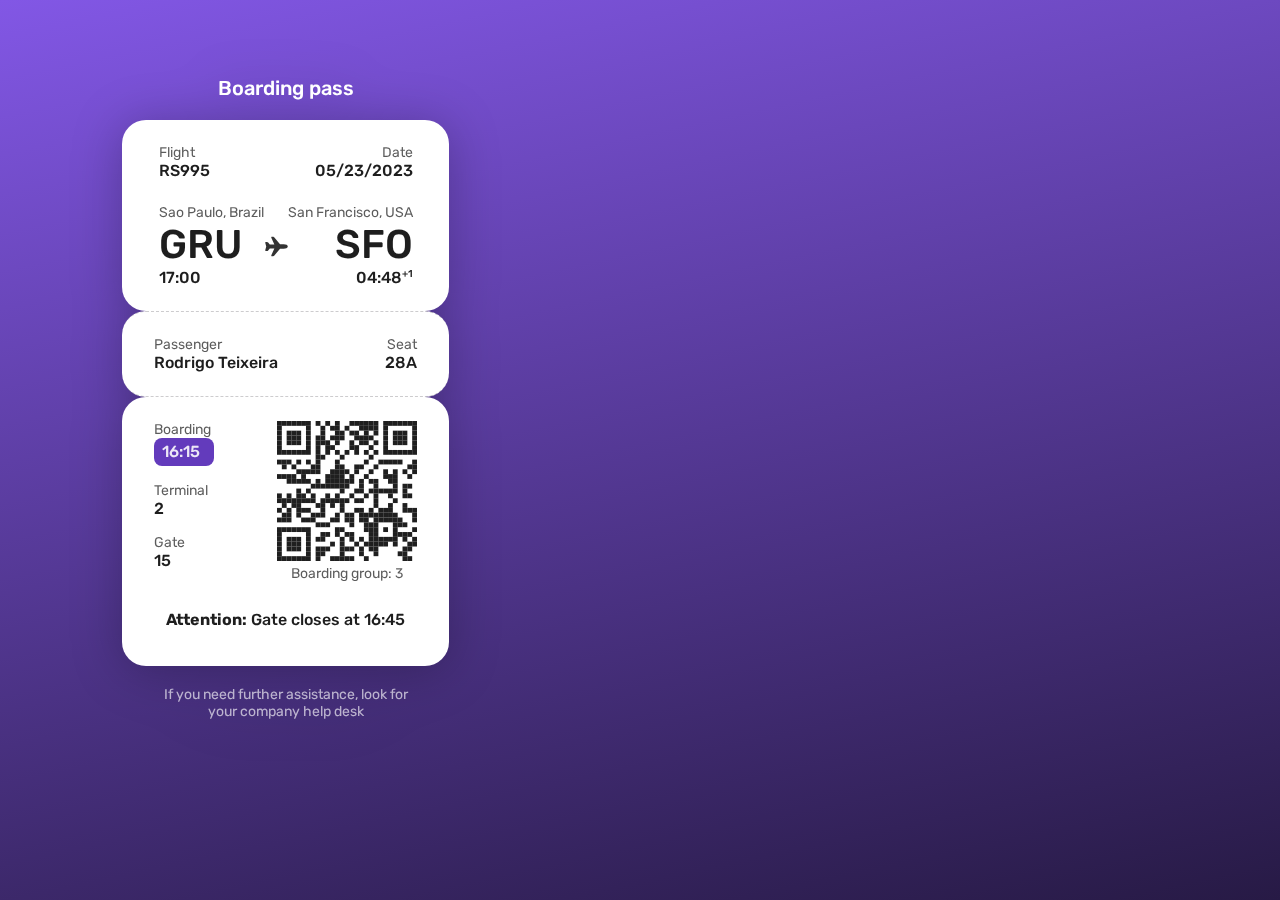
==== commit 838020a8: "Update index.html" ====
--- a/#6/index.html
+++ b/#6/index.html
@@ -897,7 +897,7 @@
                             <path d="M130.345 135.173H125.517V140H130.345V135.173Z" fill="black" fill-opacity="0.88" />
                             <path d="M135.172 135.173H130.345V140H135.172V135.173Z" fill="black" fill-opacity="0.88" />
                         </svg>
-                        <p class="font-normal qr-footer">Embark group: 3</p>
+                        <p class="font-normal qr-footer">Boarding group: 3</p>
                     </div>
                 </div>
                 <div class="departure-attention">
